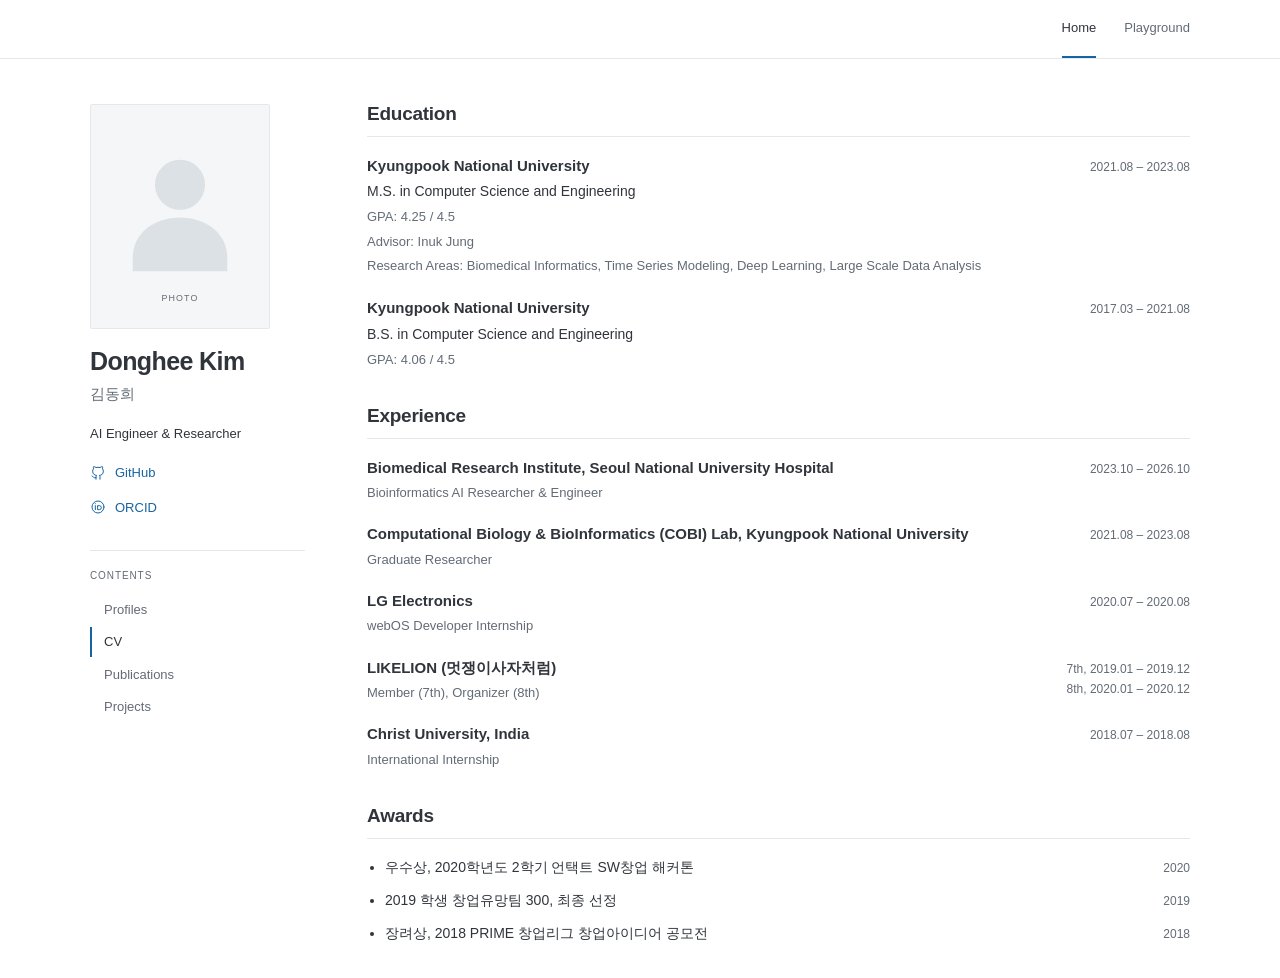
==== cv.html @ 4d3dc173 "Refine academic CV, publications, project cards, and Playground layout" ====
<!DOCTYPE html>
<html lang="en">
<head>
  <meta charset="utf-8">
  <meta name="viewport" content="width=device-width, initial-scale=1">
  <meta name="description" content="Donghee Kim — Education, experience, and awards.">
  <meta name="robots" content="noindex, nofollow, noarchive">
  <meta name="theme-color" content="#ffffff">
  <title>CV — Donghee Kim</title>
  <link rel="icon" href="favicon.svg" type="image/svg+xml">
  <link rel="stylesheet" href="styles.css?v=awards-1">
  <script src="legacy-routes.js" defer></script>
</head>
<body>
  <a class="skip-link" href="#main">Skip to content</a>
  <header class="site-header">
    <nav class="navigation" aria-label="Main navigation">
      <a href="index.html" aria-current="true">Home</a>
      <a href="playground.html">Playground</a>
    </nav>
  </header>
  <div class="academic-layout">
    <aside class="profile" aria-label="Profile and contents">
      <img class="profile-photo" src="assets/profile-photo.svg" alt="Profile photo placeholder" width="180" height="225">
      <h1>Donghee Kim</h1>
      <p class="name-ko" lang="ko">김동희</p>
      <p class="profile-role">AI Engineer &amp; Researcher</p>
      <ul class="profile-links">
        <li><a href="https://github.com/DHKim327" target="_blank" rel="noreferrer"><svg viewBox="0 0 24 24" aria-hidden="true"><path d="M9 19c-4.3 1.3-4.3-2.2-6-2.7m12 5v-3.4c.1-.9-.3-1.8-.8-2.4 2.8-.3 5.8-1.4 5.8-6.3a4.9 4.9 0 0 0-1.3-3.4 4.5 4.5 0 0 0-.1-3.4S17.5 2.1 15 3.8a12.1 12.1 0 0 0-6 0C6.5 2.1 5.4 2.4 5.4 2.4A4.5 4.5 0 0 0 5.3 5.8 4.9 4.9 0 0 0 4 9.2c0 4.9 3 6 5.8 6.3-.5.6-.9 1.5-.8 2.4v3.4"/></svg>GitHub</a></li>
        <li><a href="https://orcid.org/0009-0005-2941-5220" target="_blank" rel="noreferrer"><svg viewBox="0 0 24 24" aria-hidden="true"><circle cx="12" cy="12" r="9"/><path d="M8 10v6m0-9v.1m4 2.9h2a3 3 0 0 1 0 6h-2z"/></svg>ORCID</a></li>
      </ul>
      <nav class="contents-nav" aria-labelledby="contents-label">
        <p class="contents-label" id="contents-label">Contents</p>
        <ul>
          <li><a href="index.html">Profiles</a></li>
          <li><a href="cv.html" aria-current="page">CV</a></li>
          <li><a href="publications.html">Publications</a></li>
          <li><a href="projects.html">Projects</a></li>
        </ul>
      </nav>
    </aside>
    <main id="main" tabindex="-1">
      <div class="page-content">
      <section id="education" aria-labelledby="education-title">
        <h2 id="education-title">Education</h2>
        <div class="cv-entry">
          <div class="entry-heading"><h3>Kyungpook National University</h3><span class="entry-date"><time datetime="2021-08">2021.08</time> – <time datetime="2023-08">2023.08</time></span></div>
          <p>M.S. in Computer Science and Engineering</p>
          <p class="entry-detail">GPA: 4.25 / 4.5</p>
          <p class="entry-detail">Advisor: Inuk Jung</p>
          <p class="entry-detail">Research Areas: Biomedical Informatics, Time Series Modeling, Deep Learning, Large Scale Data Analysis</p>
        </div>
        <div class="cv-entry">
          <div class="entry-heading"><h3>Kyungpook National University</h3><span class="entry-date"><time datetime="2017-03">2017.03</time> – <time datetime="2021-08">2021.08</time></span></div>
          <p>B.S. in Computer Science and Engineering</p>
          <p class="entry-detail">GPA: 4.06 / 4.5</p>
        </div>
      </section>

      <section id="appointment" aria-labelledby="experience-title">
        <h2 id="experience-title">Experience</h2>
        <div class="cv-entry" id="snuh">
          <div class="entry-heading">
            <div class="experience-description">
              <h3>Biomedical Research Institute, Seoul National University Hospital</h3>
              <p class="entry-role">Bioinformatics AI Researcher &amp; Engineer</p>
            </div>
            <span class="entry-date"><time datetime="2023-10">2023.10</time> – <time datetime="2026-10">2026.10</time></span>
          </div>
        </div>
        <div class="cv-entry" id="cobi-lab">
          <div class="entry-heading">
            <div class="experience-description">
              <h3>Computational Biology &amp; BioInformatics (COBI) Lab, Kyungpook National University</h3>
              <p class="entry-role">Graduate Researcher</p>
            </div>
            <span class="entry-date"><time datetime="2021-08">2021.08</time> – <time datetime="2023-08">2023.08</time></span>
          </div>
        </div>
        <div id="activities">
          <div class="cv-entry" id="lg-webos">
            <div class="entry-heading">
              <div class="experience-description">
                <h3>LG Electronics</h3>
                <p class="entry-role">webOS Developer Internship</p>
              </div>
              <span class="entry-date"><time datetime="2020-07-27">2020.07</time> – <time datetime="2020-08-28">2020.08</time></span>
            </div>
          </div>
          <div class="cv-entry" id="likelion">
            <div class="entry-heading">
              <div class="experience-description">
                <h3>LIKELION <span lang="ko">(멋쟁이사자처럼)</span></h3>
                <p class="entry-role">Member (7th), Organizer (8th)</p>
              </div>
              <div class="entry-periods">
                <span class="entry-date">7th, <time datetime="2019-01-01">2019.01</time> – <time datetime="2019-12-31">2019.12</time></span>
                <span class="entry-date">8th, <time datetime="2020-01">2020.01</time> – <time datetime="2020-12">2020.12</time></span>
              </div>
            </div>
          </div>
          <div class="cv-entry" id="christ-university">
            <div class="entry-heading">
              <div class="experience-description">
                <h3>Christ University, India</h3>
                <p class="entry-role">International Internship</p>
              </div>
              <span class="entry-date"><time datetime="2018-07-03">2018.07</time> – <time datetime="2018-08-03">2018.08</time></span>
            </div>
          </div>
        </div>
      </section>

      <section id="awards" class="awards-section" aria-labelledby="awards-title">
        <h2 id="awards-title">Awards</h2>
        <ul class="award-list" lang="ko">
          <li>
            <div class="award-entry">
              <span>우수상, 2020학년도 2학기 언택트 SW창업 해커톤</span>
              <time class="entry-date" datetime="2020-09-28">2020</time>
            </div>
          </li>
          <li>
            <div class="award-entry">
              <span>2019 학생 창업유망팀 300, 최종 선정</span>
              <time class="entry-date" datetime="2019-08-22">2019</time>
            </div>
          </li>
          <li>
            <div class="award-entry">
              <span>장려상, 2018 PRIME 창업리그 창업아이디어 공모전</span>
              <time class="entry-date" datetime="2018-10-04">2018</time>
            </div>
          </li>
        </ul>
      </section>
      </div>
    </main>
  </div>
</body>
</html>
---- styles.css ----
:root { --text:#30343b; --muted:#636b76; --link:#1764a2; --line:#e5e7eb; --width:1100px; }
* { box-sizing:border-box; }
html { scroll-behavior:smooth; scroll-padding-top:86px; }
body { margin:0; background:#fff; color:var(--text); font-family:-apple-system,BlinkMacSystemFont,"Segoe UI",Arial,"Noto Sans KR",sans-serif; font-size:15px; line-height:1.65; -webkit-font-smoothing:antialiased; }
a { color:var(--link); text-decoration:none; text-underline-offset:3px; }
a:hover { text-decoration:underline; }
a:focus-visible { outline:2px solid var(--link); outline-offset:4px; }
p,h1,h2,h3,h4,h5,ul,ol { margin:0; }
strong { font-weight:600; }
.skip-link { position:fixed; z-index:30; left:16px; top:10px; padding:8px 14px; background:#fff; border:1px solid var(--link); transform:translateY(-160%); }
.skip-link:focus { transform:translateY(0); }
.site-header { position:sticky; top:0; z-index:10; background:rgba(255,255,255,.98); border-bottom:1px solid var(--line); }
.navigation { width:min(var(--width),calc(100% - 64px)); min-height:58px; margin:auto; display:flex; align-items:stretch; justify-content:flex-end; gap:28px; font-size:13px; }
.navigation a { display:flex; align-items:center; padding-block:16px; color:var(--muted); border-bottom:2px solid transparent; }
.navigation a:hover { color:var(--link); text-decoration:none; }
.navigation a[aria-current] { color:var(--text); border-bottom-color:var(--link); font-weight:500; }
.academic-layout { display:grid; grid-template-columns:215px minmax(0,1fr); gap:62px; width:min(var(--width),calc(100% - 64px)); margin:42px auto 0; }
.profile { position:sticky; top:98px; align-self:start; padding-top:3px; }
.profile-photo { display:block; width:180px; height:225px; object-fit:cover; border:1px solid var(--line); border-radius:2px; margin-bottom:17px; }
.profile h1 { font-size:25px; line-height:1.2; font-weight:600; letter-spacing:-.6px; }
.name-ko { color:var(--muted); font-size:15px; margin-top:6px; }
.profile-role { margin-top:16px; font-size:13px; font-weight:400; }
.profile-links { list-style:none; padding:0; margin:18px 0 0; }
.profile-links li { margin:8px 0; }
.profile-links a { display:inline-flex; align-items:center; gap:9px; font-size:13px; }
.profile-links svg { width:16px; height:16px; fill:none; stroke:currentColor; stroke-width:1.5; stroke-linecap:round; stroke-linejoin:round; }
.contents-nav { margin-top:27px; border-top:1px solid var(--line); padding-top:17px; }
.contents-label { font-size:10px; font-weight:400; letter-spacing:.09em; text-transform:uppercase; color:var(--muted); margin-bottom:10px; }
.contents-nav ul { list-style:none; padding:0; }
.contents-nav li { margin:3px 0; }
.contents-nav a { display:block; padding:4px 0 4px 12px; border-left:2px solid transparent; font-size:13px; color:var(--muted); }
.contents-nav a:hover { color:var(--link); text-decoration:none; }
.contents-nav a[aria-current="page"] { border-left-color:var(--link); color:var(--text); font-weight:500; }
main { min-width:0; min-height:calc(100svh - 101px); display:flex; flex-direction:column; }
main:focus { outline:none; }
main section { margin-bottom:33px; }
h2 { font-size:19px; line-height:1.4; font-weight:600; letter-spacing:-.25px; border-bottom:1px solid var(--line); padding-bottom:8px; margin-bottom:17px; }
.profile-overview { display:grid; grid-template-columns:minmax(0,1fr); gap:28px; margin-bottom:33px; }
.profile-overview #profiles { margin-bottom:0; }
.profile-portrait { margin:0; border:1px solid var(--line); background:#f5f6f7; }
.profile-portrait img { display:block; width:100%; height:auto; aspect-ratio:16 / 9; object-fit:contain; }
.award-list { margin:0; padding-left:18px; font-size:14px; }
.award-list li { margin:10px 0; }
.award-entry { display:grid; grid-template-columns:minmax(0,1fr) auto; align-items:baseline; gap:16px; }
.profiles-section p { max-width:62ch; }
.subsection-heading { font-size:14px; font-weight:500; color:var(--muted); margin-bottom:14px; }
.page-intro { font-size:14px; color:#555d68; margin-bottom:26px; }
.section-heading { display:flex; align-items:baseline; justify-content:space-between; gap:16px; border-bottom:1px solid var(--line); margin-bottom:18px; padding-bottom:8px; }
.section-heading h2 { border:0; margin:0; padding:0; }
.section-note { color:var(--muted); font-size:11px; }
.publication-type { display:inline-block; padding:2px 7px; border-radius:3px; color:#374151; font-size:11px; font-weight:600; line-height:1.5; margin-bottom:6px; }
.publication-type-journal { background-color:#e9f1f8; }
.publication-type-conference { background-color:#eaf3ed; }
.publication-type-preprint { background-color:#fbf1df; }
.publication-list { padding:0; list-style:none; margin-bottom:22px; }
.publication { margin-bottom:21px; }
.publication:last-child { margin-bottom:0; }
.publication-heading { display:grid; grid-template-columns:minmax(0,1fr) 40px; gap:20px; align-items:baseline; }
.publication h3 { font-size:15px; font-weight:600; line-height:1.5; }
.publication h3 a { color:#2d333c; }
.publication h3 a:hover { color:var(--link); }
.publication time { font-size:12px; color:var(--muted); text-align:right; font-variant-numeric:tabular-nums; }
.authors { margin-top:4px; font-size:13px; color:#555d68; }
.authors strong { color:var(--text); text-decoration:underline; text-decoration-color:#9198a1; text-underline-offset:2px; }
.venue { margin-top:2px; font-size:13px; color:#555d68; }
.paper-links { display:flex; flex-wrap:wrap; gap:13px; margin-top:4px; font-size:12px; }
.cv-entry { margin-bottom:19px; }
.entry-heading { display:flex; align-items:baseline; justify-content:space-between; gap:22px; }
.entry-heading :is(h3,h4) { font-size:15px; font-weight:600; line-height:1.55; }
.entry-date { flex-shrink:0; font-size:12px; color:var(--muted); font-variant-numeric:tabular-nums; }
.cv-entry p { font-size:14px; margin-top:3px; }
.cv-entry .entry-detail { font-size:13px; color:var(--muted); }
.cv-entry .entry-role { color:var(--muted); font-size:13px; font-weight:400; }
.entry-periods { flex-shrink:0; display:flex; flex-direction:column; text-align:right; }
#appointment .entry-heading { flex-wrap:wrap; gap:3px 22px; }
.experience-description { flex:1 1 360px; min-width:0; }
.keyword-legend,.project-keywords { display:flex; flex-wrap:wrap; gap:6px; padding:0; list-style:none; }
.keyword-legend { margin-bottom:24px; gap:6px 10px; }
.project-keywords { margin:10px 0 8px; padding-bottom:12px; border-bottom:1px solid var(--line); }
.keyword { display:inline-block; max-width:100%; padding:3px 8px; border-radius:3px; color:#374151; font-size:11px; font-weight:500; line-height:1.5; overflow-wrap:anywhere; }
.keyword-dl { background-color:#e9f1f8; }
.keyword-analysis { background-color:#eaf3ed; }
.keyword-ai { background-color:#f0eafa; }
.keyword-software { background-color:#fceee1; }
.project-grid { display:grid; grid-template-columns:minmax(0,1fr); gap:20px; }
.project-group { margin-bottom:32px; }
.project-group:last-child { margin-bottom:0; }
.project-group-heading { font-size:15px; font-weight:600; margin-bottom:14px; }
.project-entry { min-width:0; padding:21px 22px; border:1px solid var(--line); border-radius:5px; background:#fff; }
.project-heading { display:flex; flex-wrap:wrap; align-items:baseline; gap:6px 18px; }
.project-heading h4 { flex:1 1 360px; min-width:0; font-size:15px; font-weight:600; line-height:1.55; }
.project-title-detail { font-weight:400; }
.project-entry p { font-size:13px; line-height:1.7; color:#555d68; }
.project-divider { margin:14px 0; border:0; border-top:1px solid var(--line); }
.project-entry .project-description { margin:0; padding:11px 13px; border-left:2px solid var(--line); border-radius:3px; background:#f7f8fa; }
.project-description-label { display:block; margin-bottom:5px; color:var(--text); font-size:12px; font-weight:600; }
.project-meta { margin:0; font-size:12px; line-height:1.65; }
.project-meta-row { display:grid; grid-template-columns:94px minmax(0,1fr); gap:12px; padding:7px 0; }
.project-meta dt { color:var(--muted); font-weight:500; }
.project-meta dd { min-width:0; margin:0; }
.project-meta dd span { display:block; }
.project-links { display:flex; flex-wrap:wrap; justify-content:flex-end; gap:6px 12px; max-width:100%; margin:0 0 0 auto; }
.project-entry a { font-size:12px; white-space:nowrap; }
.playground-layout { display:block; min-height:0; width:min(var(--width),calc(100% - 64px)); margin:42px auto 40px; }
.playground-title { font-size:22px; font-weight:600; line-height:1.4; letter-spacing:-.3px; margin-bottom:24px; }
.playground-board { position:relative; display:grid; grid-template-columns:repeat(2,minmax(0,1fr)); grid-template-rows:repeat(2,minmax(0,1fr)); gap:1px; height:clamp(440px,calc(100svh - 210px),720px); border:1px solid var(--line); border-radius:6px; overflow:hidden; background:var(--line); }
.playground-quadrant { min-width:0; min-height:0; padding:24px; background:#fafbfc; }
.playground-topic-number { display:block; color:#87919d; font-size:12px; font-variant-numeric:tabular-nums; }
.playground-quadrant:nth-child(even) .playground-topic-number { text-align:right; }
.playground-hub { position:absolute; top:50%; left:50%; transform:translate(-50%,-50%); display:flex; align-items:center; justify-content:center; width:clamp(112px,15vw,168px); aspect-ratio:1; margin:0; padding:20px; border:1px solid #d7dde4; border-radius:50%; background:#fff; color:var(--text); font-size:clamp(14px,1.4vw,18px); font-weight:500; line-height:1.5; text-align:center; letter-spacing:0; }
.playground-entry { padding:0 0 23px; margin-bottom:23px; border-bottom:1px solid var(--line); }
.playground-entry:last-child { margin-bottom:0; padding-bottom:0; border-bottom:0; }
.playground-entry h3 { font-size:15px; font-weight:600; margin-bottom:6px; }
.playground-entry p { font-size:13px; color:#555d68; }
.playground-entry .tool-line { font-size:12px; color:var(--muted); margin-top:7px; }
.activities-list { padding-left:18px; font-size:13px; }
.activities-list li { margin:4px 0; }
@media(max-width:1000px) {
  .academic-layout { grid-template-columns:185px minmax(0,1fr); gap:36px; }
  .profile h1 { font-size:24px; }
  .entry-heading { gap:14px; }
}
@media(max-width:760px) {
  html { scroll-padding-top:74px; }
  .navigation { min-height:52px; gap:25px; }
  .navigation a { padding-block:13px; }
  .academic-layout { display:block; margin-top:28px; }
  .playground-layout { margin-top:28px; }
  .profile { position:static; padding:0 0 22px; border-bottom:1px solid var(--line); margin-bottom:26px; }
  .profile-photo { width:128px; height:160px; margin-bottom:13px; }
  .profile h1 { display:inline; font-size:26px; }
  .name-ko { display:inline; margin-left:10px; font-size:14px; }
  .profile-role { margin-top:12px; }
  .profile-links { display:flex; gap:23px; margin:14px 0 0; }
  .profile-links li { margin:0; }
  .contents-nav { margin-top:20px; padding-top:14px; }
  .contents-label { margin-bottom:7px; }
  .contents-nav ul { display:flex; flex-wrap:wrap; gap:4px 20px; }
  .contents-nav li { margin:0; }
  .contents-nav a { padding:3px 0; border-left:0; border-bottom:1px solid transparent; font-size:12px; }
  .contents-nav a[aria-current="page"] { border-bottom-color:var(--link); }
  main { min-height:calc(100svh - 320px); }
  .entry-heading { align-items:flex-start; }
  .entry-date { padding-top:3px; }
}
@media(max-width:480px) {
  body { font-size:14px; }
  .navigation,.academic-layout { width:calc(100% - 36px); }
  .playground-layout { width:calc(100% - 36px); margin:23px auto 28px; }
  .playground-title { font-size:20px; margin-bottom:20px; }
  .playground-quadrant { padding:16px; }
  .playground-hub { padding:14px; }
  .academic-layout { margin-top:23px; }
  .profile-overview { gap:22px; margin-bottom:29px; }
  .project-entry { padding:18px; }
  .project-meta-row { grid-template-columns:84px minmax(0,1fr); gap:10px; }
  h2 { font-size:18px; }
  main section { margin-bottom:29px; }
  .publication-heading { grid-template-columns:minmax(0,1fr) 32px; gap:11px; }
  .publication h3 { font-size:14px; }
  .publication time { font-size:11px; }
  .authors,.venue { font-size:12px; }
  .publication { margin-bottom:21px; }
  .paper-links { font-size:12px; gap:11px; margin-top:6px; }
  .entry-heading { flex-wrap:wrap; gap:1px 12px; }
  .entry-heading :is(h3,h4) { font-size:14px; }
  .entry-date { padding:0; font-size:11px; }
  .entry-periods { text-align:left; }
  .cv-entry p { font-size:13px; }
  .cv-entry .entry-detail { font-size:12px; }
  .cv-entry .entry-role { font-size:12px; }
  .project-title-detail { display:block; margin-top:2px; font-size:13px; }
  .section-note { font-size:10px; }
}
@media(prefers-reduced-motion:reduce) { html { scroll-behavior:auto; } }
@media(min-width:761px) and (max-height:650px) { .profile { position:static; } }
@media print {
  @page { size:A4; margin:16mm 17mm; }
  body { font-size:10pt; line-height:1.5; }
  .site-header,.skip-link,.contents-nav { display:none; }
  .academic-layout { display:block; width:100%; margin:0; }
  main { display:block; min-height:0; }
  .profile { position:static; border-bottom:1px solid #ccc; padding-bottom:10pt; margin-bottom:15pt; }
  .profile-photo { width:80px; height:100px; margin-bottom:8pt; }
  .profile h1 { display:inline; font-size:21pt; }
  .name-ko { display:inline; margin-left:10pt; font-size:10pt; }
  .profile-role { margin-top:6pt; }
  .profile-links { display:flex; gap:16pt; margin:6pt 0 0; }
  .profile-links li { margin:0; }
  h2 { font-size:12pt; break-after:avoid; }
  .publication,.cv-entry,.project-entry,.playground-entry { break-inside:avoid; }
  .project-grid { display:block; }
  .project-card { margin-bottom:12pt; }
  main section { margin-bottom:16pt; }
  a { color:inherit; }
}
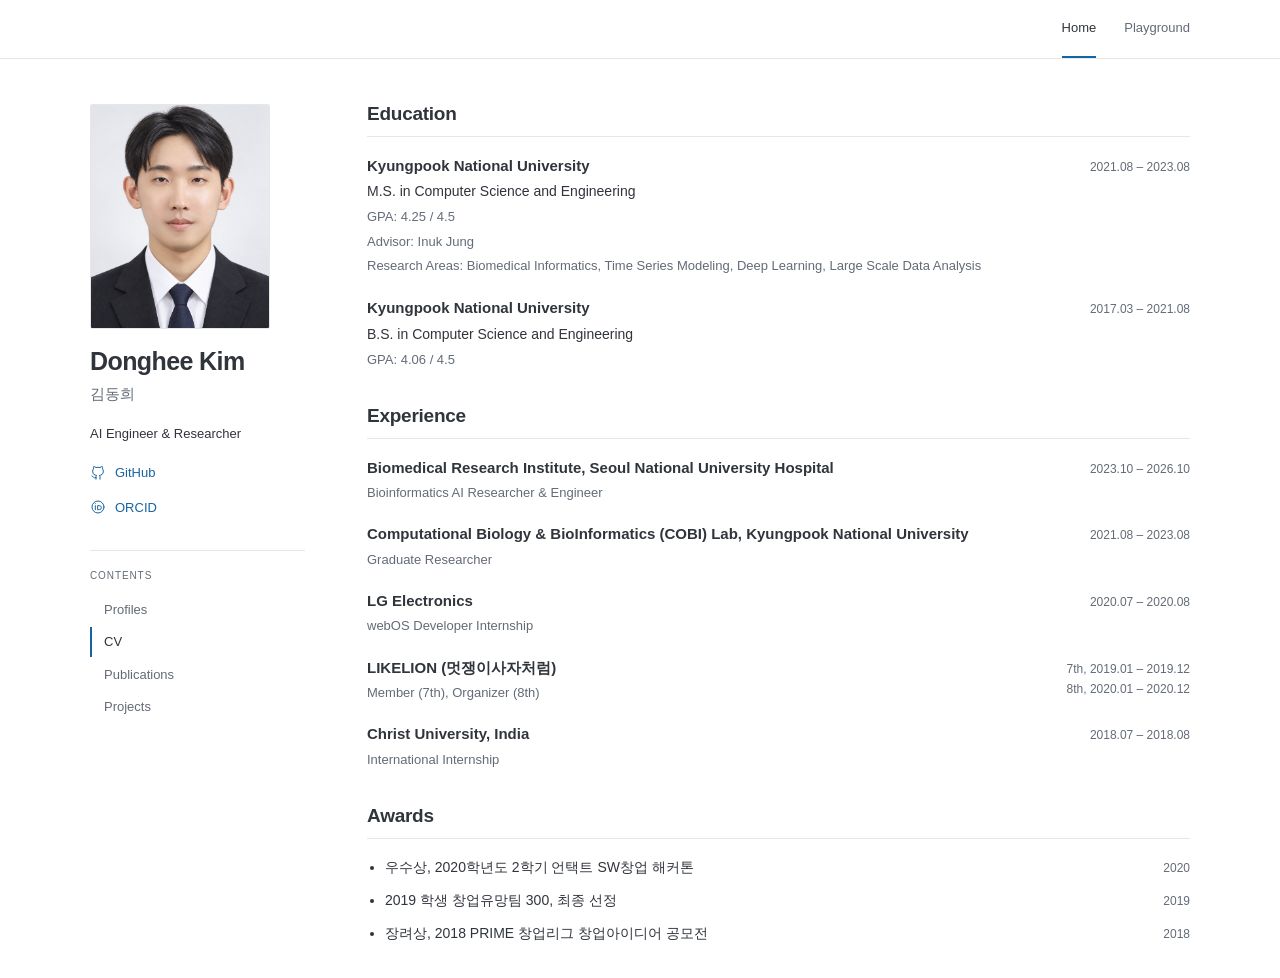
==== commit b83b7eba: "v1.0" ====
--- a/cv.html
+++ b/cv.html
@@ -21,7 +21,7 @@
   </header>
   <div class="academic-layout">
     <aside class="profile" aria-label="Profile and contents">
-      <img class="profile-photo" src="assets/profile-photo.svg" alt="Profile photo placeholder" width="180" height="225">
+      <img class="profile-photo" src="assets/profile-photo.png" alt="Donghee Kim" width="180" height="225">
       <h1>Donghee Kim</h1>
       <p class="name-ko" lang="ko">김동희</p>
       <p class="profile-role">AI Engineer &amp; Researcher</p>
--- a/styles.css
+++ b/styles.css
@@ -103,11 +103,27 @@
 .project-entry a { font-size:12px; white-space:nowrap; }
 .playground-layout { display:block; min-height:0; width:min(var(--width),calc(100% - 64px)); margin:42px auto 40px; }
 .playground-title { font-size:22px; font-weight:600; line-height:1.4; letter-spacing:-.3px; margin-bottom:24px; }
-.playground-board { position:relative; display:grid; grid-template-columns:repeat(2,minmax(0,1fr)); grid-template-rows:repeat(2,minmax(0,1fr)); gap:1px; height:clamp(440px,calc(100svh - 210px),720px); border:1px solid var(--line); border-radius:6px; overflow:hidden; background:var(--line); }
-.playground-quadrant { min-width:0; min-height:0; padding:24px; background:#fafbfc; }
-.playground-topic-number { display:block; color:#87919d; font-size:12px; font-variant-numeric:tabular-nums; }
-.playground-quadrant:nth-child(even) .playground-topic-number { text-align:right; }
-.playground-hub { position:absolute; top:50%; left:50%; transform:translate(-50%,-50%); display:flex; align-items:center; justify-content:center; width:clamp(112px,15vw,168px); aspect-ratio:1; margin:0; padding:20px; border:1px solid #d7dde4; border-radius:50%; background:#fff; color:var(--text); font-size:clamp(14px,1.4vw,18px); font-weight:500; line-height:1.5; text-align:center; letter-spacing:0; }
+.playground-card { border:1px solid var(--line); border-radius:6px; background:#fff; }
+.playground-card summary { display:grid; grid-template-columns:minmax(0,1fr) 32px; align-items:center; gap:20px; padding:22px 24px; cursor:pointer; list-style:none; border-radius:6px; background:#fafbfc; }
+.playground-card summary::-webkit-details-marker { display:none; }
+.playground-card summary:focus-visible { outline:2px solid var(--link); outline-offset:4px; }
+.playground-card[open] summary { border-radius:6px 6px 0 0; border-bottom:1px solid var(--line); }
+.playground-category-label { min-width:0; }
+.playground-category-title { margin:0; padding:0; border:0; font-size:18px; font-weight:600; line-height:1.4; letter-spacing:-.25px; }
+.playground-category-count { display:block; margin-top:4px; font-size:12px; color:var(--muted); }
+.playground-category-arrow { display:flex; align-items:center; justify-content:center; width:32px; height:32px; color:var(--link); }
+.playground-category-arrow svg { width:16px; height:16px; stroke:currentColor; stroke-width:1.5; stroke-linecap:round; stroke-linejoin:round; }
+.playground-card summary:hover .playground-category-title { color:var(--link); }
+.playground-card[open] .playground-category-arrow svg { transform:rotate(90deg); }
+.playground-projects { list-style:none; padding:0 24px; }
+.playground-projects li { display:grid; grid-template-columns:minmax(0,1fr) auto; gap:4px 24px; padding:20px 0; border-top:1px solid var(--line); overflow-wrap:anywhere; }
+.playground-projects li:first-child { border-top:0; }
+.playground-projects h3 { font-size:14px; font-weight:600; line-height:1.5; }
+.playground-projects p { grid-column:1; color:#555d68; font-size:12px; line-height:1.6; }
+.playground-project-meta { grid-column:2; grid-row:1 / 3; display:flex; flex-wrap:wrap; align-items:center; justify-content:flex-end; gap:6px 10px; font-size:11px; line-height:1.5; }
+.playground-github-pending { color:var(--muted); }
+.playground-github-link { display:inline-flex; align-items:center; gap:4px; }
+.playground-planning { padding:2px 6px; border-radius:3px; background:#fbf1df; color:#665231; }
 .playground-entry { padding:0 0 23px; margin-bottom:23px; border-bottom:1px solid var(--line); }
 .playground-entry:last-child { margin-bottom:0; padding-bottom:0; border-bottom:0; }
 .playground-entry h3 { font-size:15px; font-weight:600; margin-bottom:6px; }
@@ -126,6 +142,8 @@
   .navigation a { padding-block:13px; }
   .academic-layout { display:block; margin-top:28px; }
   .playground-layout { margin-top:28px; }
+  .playground-projects li { grid-template-columns:minmax(0,1fr); }
+  .playground-project-meta { grid-column:1; grid-row:auto; justify-content:flex-start; margin-top:4px; }
   .profile { position:static; padding:0 0 22px; border-bottom:1px solid var(--line); margin-bottom:26px; }
   .profile-photo { width:128px; height:160px; margin-bottom:13px; }
   .profile h1 { display:inline; font-size:26px; }
@@ -148,8 +166,8 @@
   .navigation,.academic-layout { width:calc(100% - 36px); }
   .playground-layout { width:calc(100% - 36px); margin:23px auto 28px; }
   .playground-title { font-size:20px; margin-bottom:20px; }
-  .playground-quadrant { padding:16px; }
-  .playground-hub { padding:14px; }
+  .playground-card summary { padding:18px; }
+  .playground-projects { padding:0 18px; }
   .academic-layout { margin-top:23px; }
   .profile-overview { gap:22px; margin-bottom:29px; }
   .project-entry { padding:18px; }
